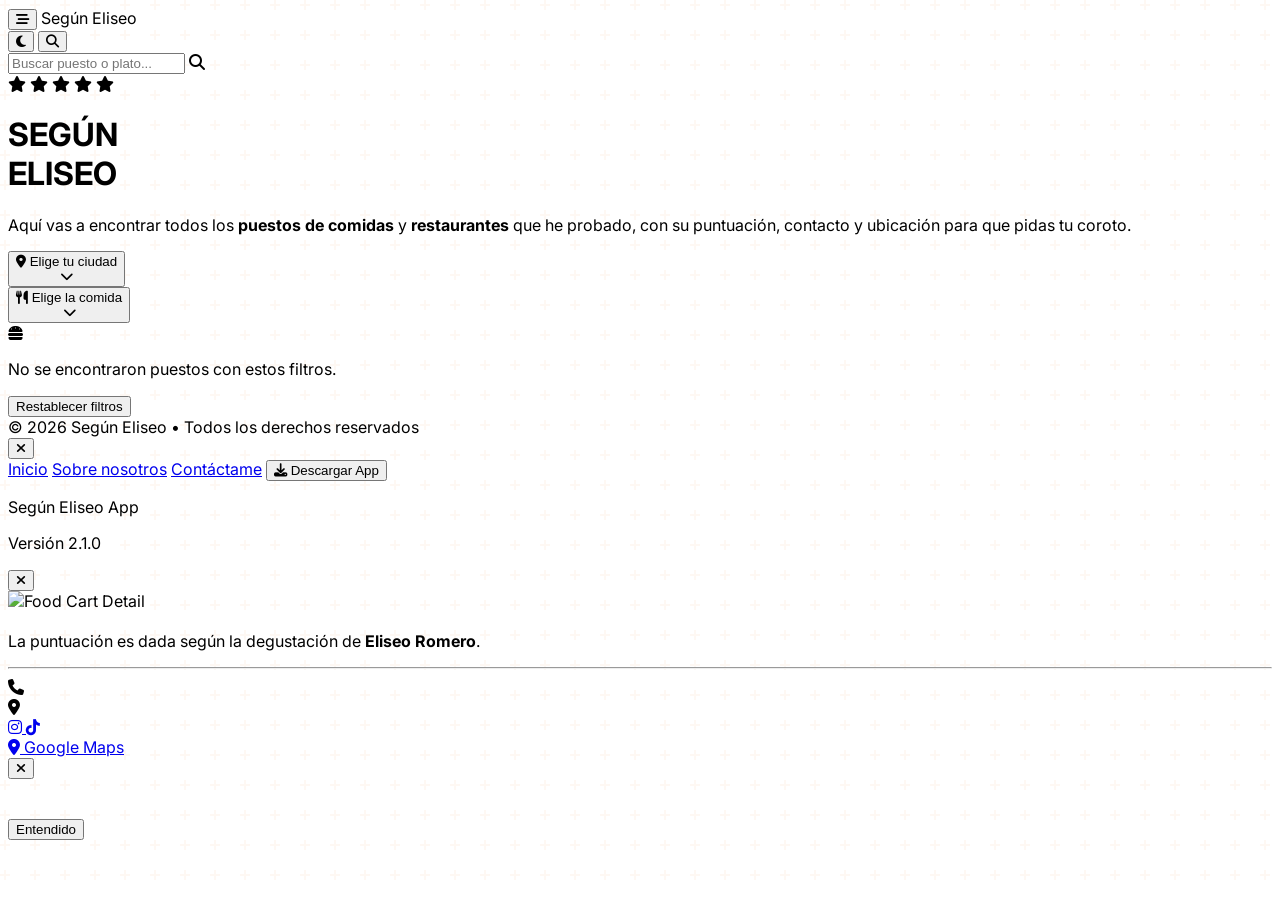
==== index.html @ 2c37212a "Add files via upload Actualización 1" ====
<!DOCTYPE html>
<html lang="es" class="dark">
<head>
    <script>
      if ('serviceWorker' in navigator) {
        window.addEventListener('load', () => {
          navigator.serviceWorker.register('sw.js')
            .then((reg) => console.log('Service Worker registrado con éxito', reg))
            .catch((err) => console.log('Error al registrar Service Worker', err));
        });
      }
    </script>
    
    <link id="dynamicFavicon" rel="icon" type="image/png" href="img/favicon.png">
    <meta charset="UTF-8">
    <meta name="viewport" content="width=device-width, initial-scale=1.0, maximum-scale=1.0, user-scalable=no">
    <title>SEGÚN ELISEO</title>
    
    <!-- Tailwind CSS CDN -->
    <script src="https://cdn.tailwindcss.com"></script>
    <script>
        tailwind.config = {
            darkMode: 'class',
            theme: {
                extend: {
                    fontFamily: {
                        sans: ['Inter', 'sans-serif'],
                        logo: ['Montserrat', 'sans-serif']
                    },
                    colors: {
                        brand: {
                            orange: '#f97316',
                            orangeHover: '#ea580c',
                            orangeLight: 'rgba(249, 115, 22, 0.1)',
                            gold: '#facc15',
                            darkBg: '#0f172a',
                            darkCard: '#1e293b',
                            darkBorder: '#334155',
                            green: '#22c55e',
                            greenHover: '#16a34a',
                            redTag: '#ef4444'
                        }
                    }
                }
            }
        }
    </script>
    
    <!-- Font Awesome Icons CDN & Google Fonts -->
    <link rel="stylesheet" href="https://cdnjs.cloudflare.com/ajax/libs/font-awesome/6.4.0/css/all.min.css">
    <link href="https://fonts.googleapis.com/css2?family=Montserrat:wght@400;600;700;800;900&family=Inter:wght@300;400;500;600&display=swap" rel="stylesheet">
    
    <!-- Archivo de Estilos Personalizados -->
    <link rel="stylesheet" href="styles.css">
</head>
<body class="bg-orange-50/40 dark:bg-slate-950 text-slate-800 dark:text-slate-100 flex justify-center items-center h-screen w-screen overflow-hidden sm:py-6 bg-food-pattern">

    <!-- Main Mobile Container (Pantalla Fija) -->
    <div class="w-full max-w-md h-full sm:h-[850px] sm:max-h-[92vh] bg-white/95 dark:bg-slate-900/95 backdrop-blur-md sm:rounded-3xl sm:shadow-2xl overflow-hidden relative flex flex-col border-gray-200 dark:border-slate-800 transition-colors duration-300">
        
        <!-- HEADER NAVIGATION (Fijo) -->
        <header class="flex items-center justify-between px-5 pt-5 pb-2 bg-white/80 dark:bg-slate-900/80 backdrop-blur-md z-20 border-b border-gray-100 dark:border-slate-800/60 flex-shrink-0">
            <button id="openMenuBtn" class="p-2 rounded-lg text-gray-700 dark:text-slate-200 hover:bg-orange-50 dark:hover:bg-slate-800 transition-colors" aria-label="Abrir Menú">
                <i class="fa-solid fa-bars-staggered text-2xl text-orange-500"></i>
            </button>
            
            <span class="text-xs font-medium text-gray-400 dark:text-slate-500 tracking-tight">Según Eliseo</span>
            
            <div class="flex items-center gap-2">
                <button id="themeToggleBtn" class="w-9 h-9 rounded-full border border-gray-200 dark:border-slate-700 flex items-center justify-center text-amber-500 dark:text-amber-400 hover:bg-orange-50 dark:hover:bg-slate-800 transition-colors" title="Cambiar Tema">
                    <i id="themeIcon" class="fa-solid fa-moon text-base"></i>
                </button>

                <button id="openSearchBtn" class="w-9 h-9 rounded-full border border-gray-200 dark:border-slate-700 flex items-center justify-center text-gray-600 dark:text-slate-300 hover:bg-orange-50 dark:hover:bg-slate-800 transition-colors" aria-label="Buscar">
                    <i class="fa-solid fa-magnifying-glass text-sm"></i>
                </button>
            </div>
        </header>

        <!-- Search Bar Drawer (Fijo) -->
        <div id="searchBarContainer" class="hidden px-5 py-2 bg-white dark:bg-slate-900 border-b border-gray-100 dark:border-slate-800 transition-all duration-300 flex-shrink-0">
            <div class="relative">
                <input type="text" id="searchInput" placeholder="Buscar puesto o plato..." class="w-full pl-10 pr-4 py-2 text-sm bg-gray-50 dark:bg-slate-800 text-gray-800 dark:text-slate-100 border border-gray-200 dark:border-slate-700 rounded-xl focus:outline-none focus:border-orange-500 dark:focus:border-orange-500">
                <i class="fa-solid fa-magnifying-glass absolute left-3 top-2.5 text-gray-400 dark:text-slate-500 text-sm"></i>
            </div>
        </div>

        <!-- MAIN CONTENT CONTAINER -->
        <main class="flex-1 px-5 pt-2 pb-2 flex flex-col min-h-0 overflow-hidden">
            
            <!-- Zona Estática Superior (Fija) -->
            <div class="flex-shrink-0">
                <div class="flex justify-center gap-1 text-amber-400 text-lg mb-1 pt-1">
                    <i class="fa-solid fa-star"></i>
                    <i class="fa-solid fa-star"></i>
                    <i class="fa-solid fa-star"></i>
                    <i class="fa-solid fa-star"></i>
                    <i class="fa-solid fa-star"></i>
                </div>

                <div class="text-center mb-3">
                    <h1 class="font-logo text-3xl sm:text-4xl font-black tracking-tight text-gray-900 dark:text-white leading-none uppercase">
                        SEGÚN<br>
                        <span class="text-4xl sm:text-5xl tracking-normal text-orange-500 dark:text-orange-400">ELISEO</span>
                    </h1>
                </div>

                <p class="text-center text-[11px] sm:text-xs text-gray-500 dark:text-slate-400 font-normal leading-relaxed mb-4 px-2">
                    Aquí vas a encontrar todos los <strong class="text-gray-700 dark:text-slate-200 font-semibold">puestos de comidas</strong> y <strong class="text-gray-700 dark:text-slate-200 font-semibold">restaurantes</strong> que he probado, con su puntuación, contacto y ubicación para que pidas tu coroto.
                </p>

                <!-- CUSTOM FILTERS SECTION -->
                <div class="grid grid-cols-2 gap-3 mb-3 relative z-30">
                    
                    <!-- CUSTOM CITY DROPDOWN -->
                    <div class="relative" id="cityDropdownContainer">
                        <button type="button" id="cityDropdownBtn" class="w-full flex items-center justify-between px-3 py-2 border border-gray-200 dark:border-slate-700 rounded-2xl bg-white dark:bg-slate-800/90 shadow-sm hover:border-orange-400 dark:hover:border-orange-500 transition-all text-xs text-gray-700 dark:text-slate-200 focus:outline-none">
                            <div class="flex items-center gap-2 truncate pr-1">
                                <i class="fa-solid fa-location-dot text-orange-500 text-sm"></i>
                                <span id="selectedCityText" class="font-medium truncate">Elige tu ciudad</span>
                            </div>
                            <i id="cityDropdownArrow" class="fa-solid fa-chevron-down text-[10px] text-gray-400 transition-transform duration-200"></i>
                        </button>

                        <div id="cityDropdownMenu" class="dropdown-menu hidden-dropdown absolute left-0 top-full mt-2 w-full bg-white dark:bg-slate-800 border border-gray-100 dark:border-slate-700/80 rounded-2xl shadow-xl py-1.5 z-40 max-h-48 overflow-y-auto">
                            <!-- Generado dinámicamente -->
                        </div>
                    </div>

                    <!-- CUSTOM CATEGORY DROPDOWN -->
                    <div class="relative" id="foodDropdownContainer">
                        <button type="button" id="foodDropdownBtn" class="w-full flex items-center justify-between px-3 py-2 border border-gray-200 dark:border-slate-700 rounded-2xl bg-white dark:bg-slate-800/90 shadow-sm hover:border-orange-400 dark:hover:border-orange-500 transition-all text-xs text-gray-700 dark:text-slate-200 focus:outline-none">
                            <div class="flex items-center gap-2 truncate pr-1">
                                <i class="fa-solid fa-utensils text-orange-500 text-sm"></i>
                                <span id="selectedFoodText" class="font-medium truncate">Elige la comida</span>
                            </div>
                            <i id="foodDropdownArrow" class="fa-solid fa-chevron-down text-[10px] text-gray-400 transition-transform duration-200"></i>
                        </button>

                        <div id="foodDropdownMenu" class="dropdown-menu hidden-dropdown absolute left-0 top-full mt-2 w-full bg-white dark:bg-slate-800 border border-gray-100 dark:border-slate-700/80 rounded-2xl shadow-xl py-1.5 z-40 max-h-48 overflow-y-auto">
                            <!-- Generado dinámicamente -->
                        </div>
                    </div>

                </div>
            </div>

            <!-- Food Stands Dynamic Container (ÚNICA ZONA CON SCROLL) -->
            <div id="cardsListContainer" class="flex-1 overflow-y-auto space-y-3 pr-1 pb-2 relative z-10"></div>

            <!-- Empty State -->
            <div id="emptyState" class="hidden text-center py-8">
                <i class="fa-solid fa-burger text-4xl text-gray-300 dark:text-slate-700 mb-2"></i>
                <p class="text-xs font-medium text-gray-500 dark:text-slate-400">No se encontraron puestos con estos filtros.</p>
                <button id="resetFiltersBtn" class="mt-2 text-xs text-orange-500 font-semibold underline hover:text-orange-600">Restablecer filtros</button>
            </div>

        </main>
        
        <!-- FOOTER (Fijo) -->
        <footer class="py-2.5 text-center border-t border-gray-100 dark:border-slate-800 bg-white/80 dark:bg-slate-900/80 backdrop-blur-md text-[11px] text-gray-400 dark:text-slate-600 flex-shrink-0">
            © 2026 Según Eliseo • Todos los derechos reservados
        </footer>

        <!-- SIDEBAR MENU DRAWER -->
        <div id="sidebarBackdrop" class="fixed inset-0 bg-black/60 backdrop-blur-xs z-40 hidden transition-opacity duration-300"></div>
        <aside id="sidebarDrawer" class="fixed top-0 left-0 h-full w-64 bg-white dark:bg-slate-900 z-50 transform -translate-x-full transition-transform duration-300 ease-in-out p-6 shadow-2xl flex flex-col justify-between border-r border-gray-100 dark:border-slate-800">
            <div>
                <div class="flex justify-end mb-6">
                    <button id="closeMenuBtn" class="text-gray-400 hover:text-gray-700 dark:text-slate-400 dark:hover:text-white text-xl p-1">
                        <i class="fa-solid fa-xmark"></i>
                    </button>
                </div>

                <nav class="space-y-4">
                    <a href="index.html" class="block font-bold text-orange-500 dark:text-orange-400 text-lg border-b-2 border-orange-500 dark:border-orange-400 pb-1 w-fit">Inicio</a>
                    <a href="sobre-nosotros.html" class="block font-normal text-gray-600 dark:text-slate-300 hover:text-orange-500 dark:hover:text-orange-400 text-base transition-colors">Sobre nosotros</a>
                    <a href="contacto.html" class="block font-normal text-gray-600 dark:text-slate-300 hover:text-orange-500 dark:hover:text-orange-400 text-base transition-colors">Contáctame</a>
                    
                    <!-- Botón de Descarga App integrado en el menú -->
                    <button id="installAppBtn" class="hidden w-full flex items-center gap-3 px-3 py-2.5 rounded-xl text-xs font-semibold text-gray-700 dark:text-slate-200 hover:bg-orange-50 dark:hover:bg-slate-800 transition-colors text-left mt-2">
                        <i class="fa-solid fa-download text-orange-500 text-sm"></i> Descargar App
                    </button>
                </nav>
            </div>

            <div class="text-xs text-gray-400 dark:text-slate-500">
                <p class="font-medium text-gray-600 dark:text-slate-400 mb-1">Según Eliseo App</p>
                <p>Versión 2.1.0</p>
            </div>
        </aside>

        <!-- DETAIL POPUP MODAL -->
        <div id="modalBackdrop" class="fixed inset-0 bg-black/75 backdrop-blur-xs z-50 hidden flex items-center justify-center p-4 transition-opacity duration-200">
            <div id="modalCard" class="bg-white dark:bg-slate-900 rounded-3xl w-full max-w-sm overflow-hidden shadow-2xl relative transform scale-95 opacity-0 transition-all duration-300 p-5 border border-gray-100 dark:border-slate-800 max-h-[90vh] overflow-y-auto">
                <button id="closeModalBtn" class="absolute top-4 right-4 z-20 w-8 h-8 rounded-full bg-black/40 backdrop-blur-md text-white flex items-center justify-center hover:bg-black/70 transition-colors">
                    <i class="fa-solid fa-xmark text-lg"></i>
                </button>

                <div class="relative w-full h-52 rounded-2xl overflow-hidden mb-4 bg-slate-800">
                    <img id="modalImg" src="" alt="Food Cart Detail" class="w-full h-full object-cover">
                </div>

                <div>
                    <div class="flex items-start justify-between mb-0.5">
                        <h2 id="modalTitle" class="text-xl font-bold text-gray-900 dark:text-white leading-snug"></h2>
                        <div id="modalStars" class="flex text-amber-400 text-xs gap-0.5 pt-1"></div>
                    </div>

                    <p id="modalCategory" class="text-xs text-gray-400 dark:text-slate-500 mb-3"></p>
                    <p id="modalDescription" class="text-xs text-gray-600 dark:text-slate-300 leading-relaxed mb-4"></p>

                    <p class="text-[11px] text-gray-400 dark:text-slate-500 italic mb-4">
                        La puntuación es dada según la degustación de <strong class="text-gray-700 dark:text-slate-300 font-semibold not-italic">Eliseo Romero</strong>.
                    </p>

                    <hr class="border-gray-100 dark:border-slate-800 mb-4">

                    <div class="space-y-2 mb-5 text-xs text-gray-600 dark:text-slate-300">
                        <div class="flex items-center gap-2.5">
                            <i class="fa-solid fa-phone text-emerald-500 dark:text-emerald-400 text-sm w-4"></i>
                            <span id="modalPhone" class="font-medium"></span>
                        </div>
                        <div class="flex items-start gap-2.5">
                            <i class="fa-solid fa-location-dot text-emerald-500 dark:text-emerald-400 text-sm w-4 mt-0.5"></i>
                            <span id="modalAddress" class="text-gray-500 dark:text-slate-400"></span>
                        </div>
                    </div>

                    <div class="flex items-center gap-2 mb-5">
                        <a id="modalInstagram" href="#" target="_blank" class="w-8 h-8 rounded-lg bg-gray-100 dark:bg-slate-800 text-gray-700 dark:text-slate-200 flex items-center justify-center text-xs hover:bg-orange-100 dark:hover:bg-slate-700 transition-colors">
                            <i class="fa-brands fa-instagram"></i>
                        </a>
                        <a id="modalTiktok" href="#" target="_blank" class="w-8 h-8 rounded-lg bg-gray-100 dark:bg-slate-800 text-gray-700 dark:text-slate-200 flex items-center justify-center text-xs hover:bg-orange-100 dark:hover:bg-slate-700 transition-colors">
                             <i class="fa-brands fa-tiktok"></i>
                        </a>
                    </div>

                    <a id="modalMapsBtn" href="#" target="_blank" class="w-full bg-emerald-400 hover:bg-emerald-500 dark:bg-emerald-500 dark:hover:bg-emerald-600 text-gray-950 font-bold py-3 px-4 rounded-xl flex items-center justify-center gap-2 text-sm shadow-md shadow-emerald-500/20 transition-all">
                        <i class="fa-solid fa-location-dot text-emerald-950"></i>
                        <span>Google Maps</span>
                    </a>
                </div>
            </div>
        </div>

        <!-- ALERTA PROMOCIONAL / FESTIVA INICIAL -->
        <div id="promoAlertBackdrop" class="fixed inset-0 bg-black/80 backdrop-blur-xs z-50 hidden flex items-center justify-center p-4">
            <div class="bg-white dark:bg-slate-900 rounded-3xl w-full max-w-sm overflow-hidden shadow-2xl relative p-5 border border-orange-500/30 text-center space-y-3 max-h-[90vh] overflow-y-auto">
                <button id="closePromoAlertBtn" class="absolute top-3 right-3 z-10 w-8 h-8 rounded-full bg-black/50 backdrop-blur-md text-white flex items-center justify-center hover:bg-black/80 transition-colors">
                    <i class="fa-solid fa-xmark"></i>
                </button>
                <div id="promoImageContainer" class="hidden w-full aspect-[4/5] rounded-2xl overflow-hidden bg-slate-800 mb-2 relative">
                    <img id="promoImage" src="" class="w-full h-full object-cover">
                </div>
                <h3 id="promoTitle" class="font-bold text-lg text-gray-900 dark:text-white pt-1"></h3>
                <p id="promoMessage" class="text-xs text-gray-600 dark:text-slate-300 leading-relaxed"></p>
                <button id="acceptPromoBtn" class="w-full py-3 bg-orange-500 hover:bg-orange-600 text-white font-bold rounded-xl text-xs shadow-md shadow-orange-500/20 transition-all">
                    Entendido
                </button>
            </div>
        </div>

    </div>

    <!-- Carga de scripts -->
    <script src="https://cdn.jsdelivr.net/npm/@supabase/supabase-js@2"></script>
    <script src="data.js"></script>
    <script src="app.js"></script>
</body>
</html>
---- styles.css ----
body {
    font-family: 'Inter', sans-serif;
    -webkit-tap-highlight-color: transparent;
    transition: background-color 0.3s ease, color 0.3s ease;
}

/* Food SVG Pattern Background */
.bg-food-pattern {
    background-image: url("data:image/svg+xml,%3Csvg width='60' height='60' viewBox='0 0 60 60' xmlns='http://www.w3.org/2000/svg'%3E%3Cg fill='%23f97316' fill-opacity='0.05' fill-rule='evenodd'%3E%3Cpath d='M36 34v-4h-2v4h-4v2h4v4h2v-4h4v-2h-4zm0-30V0h-2v4h-4v2h4v4h2V6h4V4h-4zM6 34v-4H4v4H0v2h4v4h2v-4h4v-2H6zM6 4V0H4v4H0v2h4v4h2V6h4V4H6z'/%3E%3C/g%3E%3C/svg%3E");
}

/* Red Ribbon Tag on Card Image */
.ribbon-tag {
    position: absolute;
    top: 0;
    left: 12px;
    width: 18px;
    height: 32px;
    background-color: #ef4444;
    clip-path: polygon(0 0, 100% 0, 100% 100%, 50% 80%, 0 100%);
    z-index: 10;
}

/* Custom Scrollbar */
::-webkit-scrollbar {
    width: 6px;
}
::-webkit-scrollbar-track {
    background: transparent;
}
::-webkit-scrollbar-thumb {
    background: #cbd5e1;
    border-radius: 9999px;
}
.dark ::-webkit-scrollbar-thumb {
    background: #334155;
}

/* Custom Dropdown Animations */
.dropdown-menu {
    transform-origin: top;
    transition: all 0.2s cubic-bezier(0.16, 1, 0.3, 1);
}
.dropdown-menu.hidden-dropdown {
    opacity: 0;
    transform: scale(0.95) translateY(-8px);
    pointer-events: none;
}
.dropdown-menu.visible-dropdown {
    opacity: 1;
    transform: scale(1) translateY(0);
    pointer-events: auto;
}
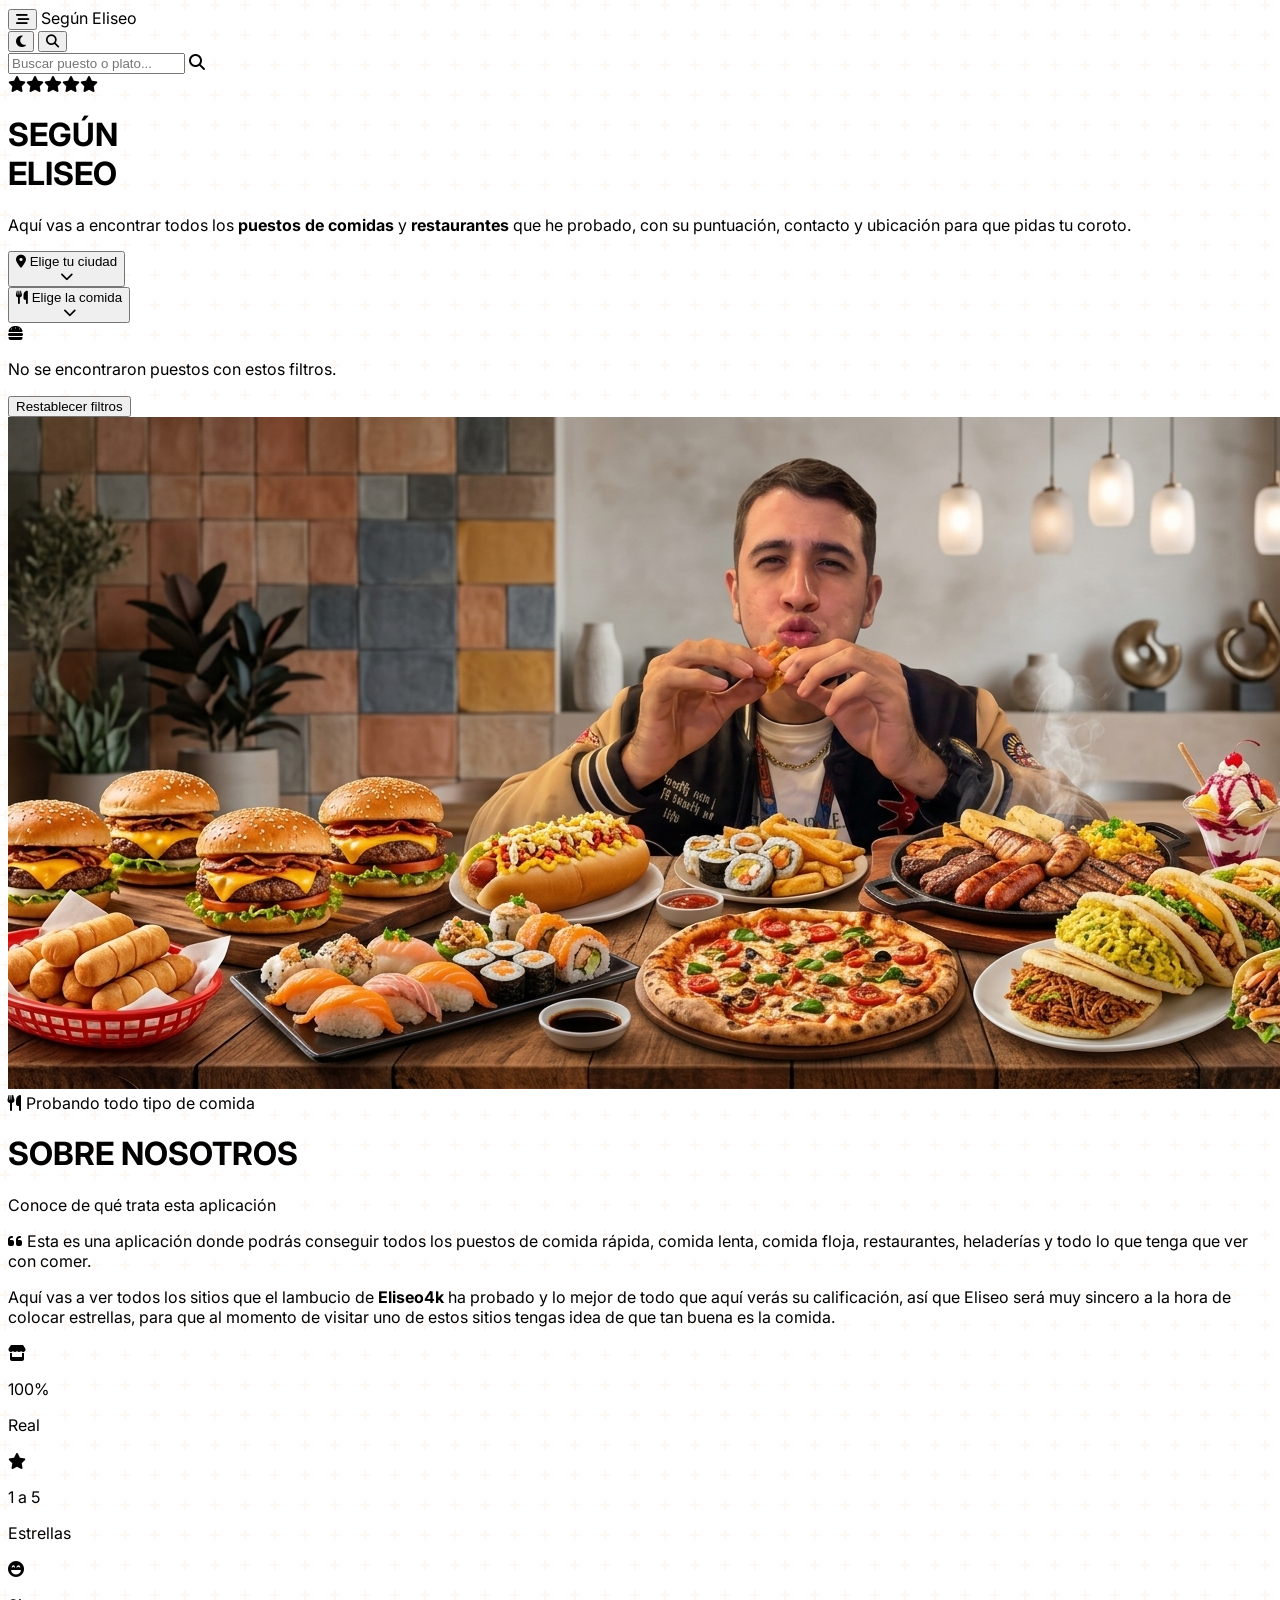
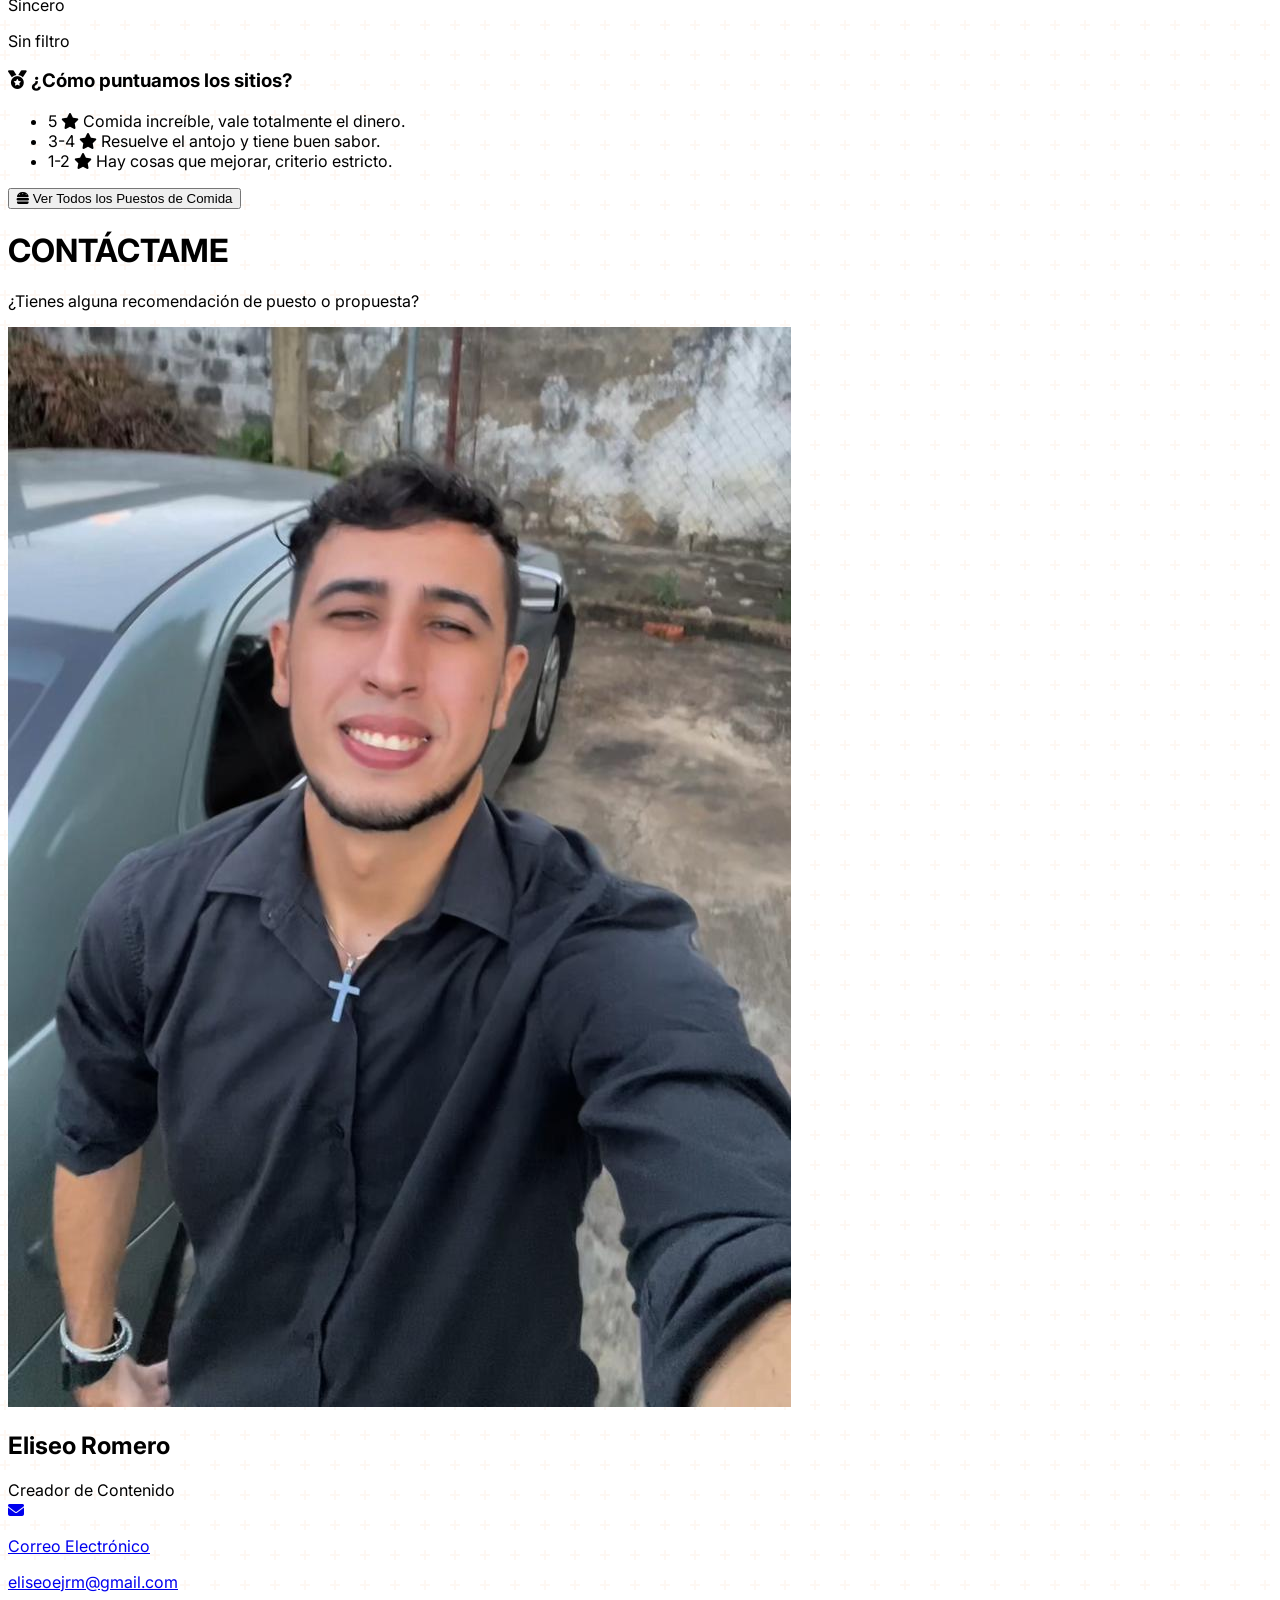
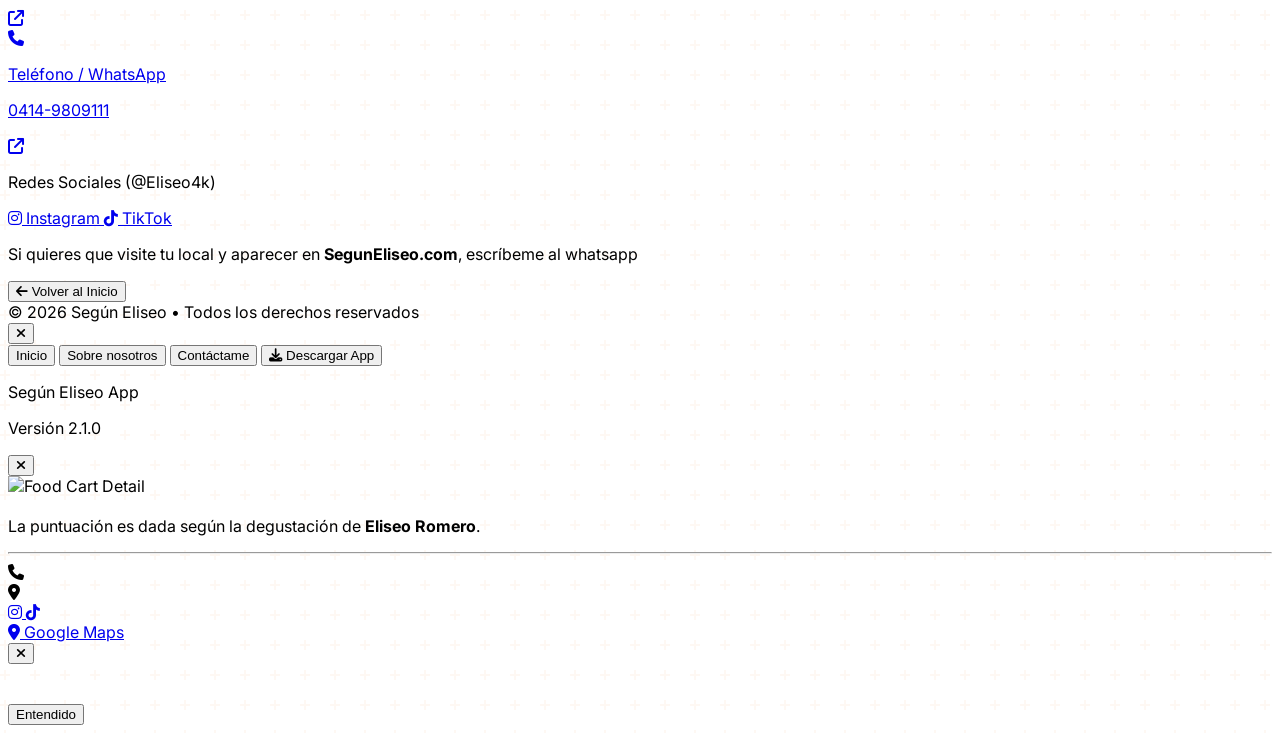
==== commit acc0ba2d: "Add files via upload" ====
--- a/index.html
+++ b/index.html
@@ -1,16 +1,20 @@
 <!DOCTYPE html>
 <html lang="es" class="dark">
 <head>
-    <script>
-      if ('serviceWorker' in navigator) {
-        window.addEventListener('load', () => {
-          navigator.serviceWorker.register('sw.js')
-            .then((reg) => console.log('Service Worker registrado con éxito', reg))
-            .catch((err) => console.log('Error al registrar Service Worker', err));
-        });
-      }
-    </script>
-    
+<meta name="apple-mobile-web-app-capable" content="yes">
+<meta name="apple-mobile-web-app-status-bar-style" content="black-translucent">
+<link rel="apple-touch-icon" href="img/favicon.png">
+
+<script>
+  if ('serviceWorker' in navigator) {
+    window.addEventListener('load', () => {
+      navigator.serviceWorker.register('sw.js')
+        .then((reg) => console.log('Service Worker registrado con éxito', reg))
+        .catch((err) => console.log('Error al registrar Service Worker', err));
+    });
+  }
+</script>
+
     <link id="dynamicFavicon" rel="icon" type="image/png" href="img/favicon.png">
     <meta charset="UTF-8">
     <meta name="viewport" content="width=device-width, initial-scale=1.0, maximum-scale=1.0, user-scalable=no">
@@ -64,7 +68,7 @@
                 <i class="fa-solid fa-bars-staggered text-2xl text-orange-500"></i>
             </button>
             
-            <span class="text-xs font-medium text-gray-400 dark:text-slate-500 tracking-tight">Según Eliseo</span>
+            <span id="headerTitle" class="text-xs font-medium text-gray-400 dark:text-slate-500 tracking-tight">Según Eliseo</span>
             
             <div class="flex items-center gap-2">
                 <button id="themeToggleBtn" class="w-9 h-9 rounded-full border border-gray-200 dark:border-slate-700 flex items-center justify-center text-amber-500 dark:text-amber-400 hover:bg-orange-50 dark:hover:bg-slate-800 transition-colors" title="Cambiar Tema">
@@ -77,7 +81,7 @@
             </div>
         </header>
 
-        <!-- Search Bar Drawer (Fijo) -->
+        <!-- Search Bar Drawer (Fijo para la vista de Inicio) -->
         <div id="searchBarContainer" class="hidden px-5 py-2 bg-white dark:bg-slate-900 border-b border-gray-100 dark:border-slate-800 transition-all duration-300 flex-shrink-0">
             <div class="relative">
                 <input type="text" id="searchInput" placeholder="Buscar puesto o plato..." class="w-full pl-10 pr-4 py-2 text-sm bg-gray-50 dark:bg-slate-800 text-gray-800 dark:text-slate-100 border border-gray-200 dark:border-slate-700 rounded-xl focus:outline-none focus:border-orange-500 dark:focus:border-orange-500">
@@ -85,74 +89,203 @@
             </div>
         </div>
 
-        <!-- MAIN CONTENT CONTAINER -->
-        <main class="flex-1 px-5 pt-2 pb-2 flex flex-col min-h-0 overflow-hidden">
+        <!-- MAIN CONTENT CONTAINER (Vistas Unificadas) -->
+        <main class="flex-1 overflow-hidden flex flex-col min-h-0 relative">
             
-            <!-- Zona Estática Superior (Fija) -->
-            <div class="flex-shrink-0">
-                <div class="flex justify-center gap-1 text-amber-400 text-lg mb-1 pt-1">
-                    <i class="fa-solid fa-star"></i>
-                    <i class="fa-solid fa-star"></i>
-                    <i class="fa-solid fa-star"></i>
-                    <i class="fa-solid fa-star"></i>
-                    <i class="fa-solid fa-star"></i>
-                </div>
-
-                <div class="text-center mb-3">
-                    <h1 class="font-logo text-3xl sm:text-4xl font-black tracking-tight text-gray-900 dark:text-white leading-none uppercase">
-                        SEGÚN<br>
-                        <span class="text-4xl sm:text-5xl tracking-normal text-orange-500 dark:text-orange-400">ELISEO</span>
+            <!-- ================= VISTA 1: INICIO ================= -->
+            <div id="view-index" class="app-view flex-1 px-5 pt-2 pb-2 flex flex-col min-h-0 overflow-hidden">
+                <div class="flex-shrink-0">
+                    <div class="flex justify-center gap-1 text-amber-400 text-lg mb-1 pt-1">
+                        <i class="fa-solid fa-star"></i><i class="fa-solid fa-star"></i><i class="fa-solid fa-star"></i><i class="fa-solid fa-star"></i><i class="fa-solid fa-star"></i>
+                    </div>
+                    <div class="text-center mb-3">
+                        <h1 class="font-logo text-3xl sm:text-4xl font-black tracking-tight text-gray-900 dark:text-white leading-none uppercase">
+                            SEGÚN<br>
+                            <span class="text-4xl sm:text-5xl tracking-normal text-orange-500 dark:text-orange-400">ELISEO</span>
+                        </h1>
+                    </div>
+                    <p class="text-center text-[11px] sm:text-xs text-gray-500 dark:text-slate-400 font-normal leading-relaxed mb-4 px-2">
+                        Aquí vas a encontrar todos los <strong class="text-gray-700 dark:text-slate-200 font-semibold">puestos de comidas</strong> y <strong class="text-gray-700 dark:text-slate-200 font-semibold">restaurantes</strong> que he probado, con su puntuación, contacto y ubicación para que pidas tu coroto.
+                    </p>
+
+                    <!-- CUSTOM FILTERS SECTION -->
+                    <div class="grid grid-cols-2 gap-3 mb-3 relative z-30">
+                        <div class="relative" id="cityDropdownContainer">
+                            <button type="button" id="cityDropdownBtn" class="w-full flex items-center justify-between px-3 py-2 border border-gray-200 dark:border-slate-700 rounded-2xl bg-white dark:bg-slate-800/90 shadow-sm hover:border-orange-400 dark:hover:border-orange-500 transition-all text-xs text-gray-700 dark:text-slate-200 focus:outline-none">
+                                <div class="flex items-center gap-2 truncate pr-1">
+                                    <i class="fa-solid fa-location-dot text-orange-500 text-sm"></i>
+                                    <span id="selectedCityText" class="font-medium truncate">Elige tu ciudad</span>
+                                </div>
+                                <i id="cityDropdownArrow" class="fa-solid fa-chevron-down text-[10px] text-gray-400 transition-transform duration-200"></i>
+                            </button>
+                            <div id="cityDropdownMenu" class="dropdown-menu hidden-dropdown absolute left-0 top-full mt-2 w-full bg-white dark:bg-slate-800 border border-gray-100 dark:border-slate-700/80 rounded-2xl shadow-xl py-1.5 z-40 max-h-48 overflow-y-auto"></div>
+                        </div>
+
+                        <div class="relative" id="foodDropdownContainer">
+                            <button type="button" id="foodDropdownBtn" class="w-full flex items-center justify-between px-3 py-2 border border-gray-200 dark:border-slate-700 rounded-2xl bg-white dark:bg-slate-800/90 shadow-sm hover:border-orange-400 dark:hover:border-orange-500 transition-all text-xs text-gray-700 dark:text-slate-200 focus:outline-none">
+                                <div class="flex items-center gap-2 truncate pr-1">
+                                    <i class="fa-solid fa-utensils text-orange-500 text-sm"></i>
+                                    <span id="selectedFoodText" class="font-medium truncate">Elige la comida</span>
+                                </div>
+                                <i id="foodDropdownArrow" class="fa-solid fa-chevron-down text-[10px] text-gray-400 transition-transform duration-200"></i>
+                            </button>
+                            <div id="foodDropdownMenu" class="dropdown-menu hidden-dropdown absolute left-0 top-full mt-2 w-full bg-white dark:bg-slate-800 border border-gray-100 dark:border-slate-700/80 rounded-2xl shadow-xl py-1.5 z-40 max-h-48 overflow-y-auto"></div>
+                        </div>
+                    </div>
+                </div>
+
+                <div id="cardsListContainer" class="flex-1 overflow-y-auto space-y-3 pr-1 pb-2 relative z-10"></div>
+
+                <div id="emptyState" class="hidden text-center py-8">
+                    <i class="fa-solid fa-burger text-4xl text-gray-300 dark:text-slate-700 mb-2"></i>
+                    <p class="text-xs font-medium text-gray-500 dark:text-slate-400">No se encontraron puestos con estos filtros.</p>
+                    <button id="resetFiltersBtn" class="mt-2 text-xs text-orange-500 font-semibold underline hover:text-orange-600">Restablecer filtros</button>
+                </div>
+            </div>
+
+            <!-- ================= VISTA 2: SOBRE NOSOTROS ================= -->
+            <div id="view-sobre-nosotros" class="app-view hidden flex-1 overflow-y-auto min-h-0 px-5 pt-4 pb-6 space-y-5 pr-2">
+                <div class="relative w-full h-40 rounded-2xl overflow-hidden bg-slate-800 border border-gray-100 dark:border-slate-700/80 shadow-md flex-shrink-0">
+                    <img src="img/banner1.jpg" alt="Banner Sobre Nosotros" class="w-full h-full object-cover">
+                    <div class="absolute inset-0 bg-gradient-to-t from-black/80 via-black/30 to-transparent flex items-end p-4">
+                        <span class="text-white text-xs font-semibold bg-orange-500/90 backdrop-blur-md px-3 py-1 rounded-full">
+                            <i class="fa-solid fa-utensils mr-1"></i> Probando todo tipo de comida
+                        </span>
+                    </div>
+                </div>
+
+                <div class="text-center">
+                    <h1 class="font-logo text-3xl font-black tracking-tight text-gray-900 dark:text-white uppercase leading-tight">
+                        SOBRE <span class="text-orange-500 dark:text-orange-400">NOSOTROS</span>
                     </h1>
-                </div>
-
-                <p class="text-center text-[11px] sm:text-xs text-gray-500 dark:text-slate-400 font-normal leading-relaxed mb-4 px-2">
-                    Aquí vas a encontrar todos los <strong class="text-gray-700 dark:text-slate-200 font-semibold">puestos de comidas</strong> y <strong class="text-gray-700 dark:text-slate-200 font-semibold">restaurantes</strong> que he probado, con su puntuación, contacto y ubicación para que pidas tu coroto.
-                </p>
-
-                <!-- CUSTOM FILTERS SECTION -->
-                <div class="grid grid-cols-2 gap-3 mb-3 relative z-30">
-                    
-                    <!-- CUSTOM CITY DROPDOWN -->
-                    <div class="relative" id="cityDropdownContainer">
-                        <button type="button" id="cityDropdownBtn" class="w-full flex items-center justify-between px-3 py-2 border border-gray-200 dark:border-slate-700 rounded-2xl bg-white dark:bg-slate-800/90 shadow-sm hover:border-orange-400 dark:hover:border-orange-500 transition-all text-xs text-gray-700 dark:text-slate-200 focus:outline-none">
-                            <div class="flex items-center gap-2 truncate pr-1">
-                                <i class="fa-solid fa-location-dot text-orange-500 text-sm"></i>
-                                <span id="selectedCityText" class="font-medium truncate">Elige tu ciudad</span>
+                    <p class="text-xs text-gray-400 dark:text-slate-500 mt-0.5">Conoce de qué trata esta aplicación</p>
+                </div>
+
+                <div class="bg-white dark:bg-slate-800/90 border border-gray-100 dark:border-slate-700/80 rounded-2xl p-4 shadow-sm space-y-3 text-xs leading-relaxed text-gray-600 dark:text-slate-300">
+                    <p class="flex items-start gap-2">
+                        <i class="fa-solid fa-quote-left text-orange-500 text-sm flex-shrink-0 mt-0.5"></i>
+                        <span>Esta es una aplicación donde podrás conseguir todos los puestos de comida rápida, comida lenta, comida floja, restaurantes, heladerías y todo lo que tenga que ver con comer.</span>
+                    </p>
+                    <p>
+                        Aquí vas a ver todos los sitios que el lambucio de <strong class="text-gray-900 dark:text-white font-bold">Eliseo4k</strong> ha probado y lo mejor de todo que aquí verás su calificación, así que Eliseo será muy sincero a la hora de colocar estrellas, para que al momento de visitar uno de estos sitios tengas idea de que tan buena es la comida.
+                    </p>
+                </div>
+
+                <div class="grid grid-cols-3 gap-2 py-1">
+                    <div class="bg-orange-50 dark:bg-orange-500/10 border border-orange-200 dark:border-orange-500/20 rounded-2xl p-3 text-center">
+                        <i class="fa-solid fa-store text-orange-500 text-lg mb-1"></i>
+                        <p class="font-bold text-gray-900 dark:text-white text-sm">100%</p>
+                        <p class="text-[10px] text-gray-500 dark:text-slate-400">Real</p>
+                    </div>
+                    <div class="bg-amber-50 dark:bg-amber-500/10 border border-amber-200 dark:border-amber-500/20 rounded-2xl p-3 text-center">
+                        <i class="fa-solid fa-star text-amber-500 text-lg mb-1"></i>
+                        <p class="font-bold text-gray-900 dark:text-white text-sm">1 a 5</p>
+                        <p class="text-[10px] text-gray-500 dark:text-slate-400">Estrellas</p>
+                    </div>
+                    <div class="bg-emerald-50 dark:bg-emerald-500/10 border border-emerald-200 dark:border-emerald-500/20 rounded-2xl p-3 text-center">
+                        <i class="fa-solid fa-face-laugh-beam text-emerald-500 text-lg mb-1"></i>
+                        <p class="font-bold text-gray-900 dark:text-white text-sm">Sincero</p>
+                        <p class="text-[10px] text-gray-500 dark:text-slate-400">Sin filtro</p>
+                    </div>
+                </div>
+
+                <div class="bg-white dark:bg-slate-800/90 border border-gray-100 dark:border-slate-700/80 rounded-2xl p-4 shadow-sm">
+                    <h3 class="font-bold text-xs text-gray-900 dark:text-white mb-3 uppercase tracking-wider flex items-center gap-2">
+                        <i class="fa-solid fa-medal text-orange-500"></i> ¿Cómo puntuamos los sitios?
+                    </h3>
+                    <ul class="space-y-2 text-[11px] text-gray-600 dark:text-slate-300">
+                        <li class="flex items-center gap-2">
+                            <span class="text-amber-400 font-bold w-12 flex-shrink-0">5 <i class="fa-solid fa-star text-[10px]"></i></span>
+                            <span>Comida increíble, vale totalmente el dinero.</span>
+                        </li>
+                        <li class="flex items-center gap-2">
+                            <span class="text-amber-400 font-bold w-12 flex-shrink-0">3-4 <i class="fa-solid fa-star text-[10px]"></i></span>
+                            <span>Resuelve el antojo y tiene buen sabor.</span>
+                        </li>
+                        <li class="flex items-center gap-2">
+                            <span class="text-amber-400 font-bold w-12 flex-shrink-0">1-2 <i class="fa-solid fa-star text-[10px]"></i></span>
+                            <span>Hay cosas que mejorar, criterio estricto.</span>
+                        </li>
+                    </ul>
+                </div>
+
+                <button onclick="switchView('index')" class="w-full py-3.5 bg-gradient-to-r from-orange-500 to-amber-500 hover:from-orange-600 hover:to-amber-600 text-white font-bold rounded-2xl text-xs text-center shadow-lg shadow-orange-500/20 transition-all flex items-center justify-center gap-2">
+                    <i class="fa-solid fa-burger"></i>
+                    <span>Ver Todos los Puestos de Comida</span>
+                </button>
+            </div>
+
+            <!-- ================= VISTA 3: CONTÁCTAME ================= -->
+            <div id="view-contacto" class="app-view hidden flex-1 overflow-y-auto min-h-0 px-5 pt-5 pb-6 flex flex-col justify-between pr-2">
+                <div>
+                    <div class="text-center mb-5">
+                        <h1 class="font-logo text-3xl font-black tracking-tight text-gray-900 dark:text-white uppercase">
+                            CONTÁC<span class="text-orange-500 dark:text-orange-400">TAME</span>
+                        </h1>
+                        <p class="text-xs text-gray-500 dark:text-slate-400 mt-1">¿Tienes alguna recomendación de puesto o propuesta?</p>
+                    </div>
+
+                    <div class="flex flex-col items-center mb-5">
+                        <div class="relative w-28 h-28 rounded-full p-1 bg-gradient-to-tr from-orange-500 to-amber-400 shadow-lg shadow-orange-500/20 mb-3">
+                            <img src="img/perfil1.jpeg" alt="Foto de Perfil" id="displayProfileImg" class="w-full h-full object-cover rounded-full border-2 border-white dark:border-slate-900 bg-slate-800">
+                        </div>
+                        <h2 id="displayProfileName" class="font-bold text-lg text-gray-900 dark:text-white">Eliseo Romero</h2>
+                        <span id="displayProfileRole" class="text-xs font-medium text-orange-500 dark:text-orange-400 bg-orange-50 dark:bg-orange-500/10 px-3 py-1 rounded-full border border-orange-200 dark:border-orange-500/20 mt-1">Creador de Contenido</span>
+                    </div>
+
+                    <div class="space-y-3">
+                        <a id="displayEmailLink" href="mailto:eliseoejrm@gmail.com" class="flex items-center justify-between p-3.5 bg-white dark:bg-slate-800/90 border border-gray-100 dark:border-slate-700/80 rounded-2xl shadow-sm hover:border-orange-400 dark:hover:border-orange-500 transition-all group">
+                            <div class="flex items-center gap-3">
+                                <div class="w-10 h-10 rounded-xl bg-orange-50 dark:bg-orange-500/10 text-orange-500 flex items-center justify-center text-lg flex-shrink-0">
+                                    <i class="fa-solid fa-envelope"></i>
+                                </div>
+                                <div>
+                                    <p class="text-[10px] text-gray-400 dark:text-slate-400 font-medium uppercase tracking-wider">Correo Electrónico</p>
+                                    <p id="displayEmailText" class="text-xs font-semibold text-gray-800 dark:text-slate-100 group-hover:text-orange-500 dark:group-hover:text-orange-400 transition-colors">eliseoejrm@gmail.com</p>
+                                </div>
                             </div>
-                            <i id="cityDropdownArrow" class="fa-solid fa-chevron-down text-[10px] text-gray-400 transition-transform duration-200"></i>
-                        </button>
-
-                        <div id="cityDropdownMenu" class="dropdown-menu hidden-dropdown absolute left-0 top-full mt-2 w-full bg-white dark:bg-slate-800 border border-gray-100 dark:border-slate-700/80 rounded-2xl shadow-xl py-1.5 z-40 max-h-48 overflow-y-auto">
-                            <!-- Generado dinámicamente -->
-                        </div>
-                    </div>
-
-                    <!-- CUSTOM CATEGORY DROPDOWN -->
-                    <div class="relative" id="foodDropdownContainer">
-                        <button type="button" id="foodDropdownBtn" class="w-full flex items-center justify-between px-3 py-2 border border-gray-200 dark:border-slate-700 rounded-2xl bg-white dark:bg-slate-800/90 shadow-sm hover:border-orange-400 dark:hover:border-orange-500 transition-all text-xs text-gray-700 dark:text-slate-200 focus:outline-none">
-                            <div class="flex items-center gap-2 truncate pr-1">
-                                <i class="fa-solid fa-utensils text-orange-500 text-sm"></i>
-                                <span id="selectedFoodText" class="font-medium truncate">Elige la comida</span>
+                            <i class="fa-solid fa-arrow-up-right-from-square text-xs text-gray-400 group-hover:text-orange-500 transition-colors"></i>
+                        </a>
+
+                        <a id="displayPhoneLink" href="https://wa.me/584149809111?s=p" target="_blank" rel="noopener noreferrer" class="flex items-center justify-between p-3.5 bg-white dark:bg-slate-800/90 border border-gray-100 dark:border-slate-700/80 rounded-2xl shadow-sm hover:border-emerald-400 dark:hover:border-emerald-500 transition-all group">
+                            <div class="flex items-center gap-3">
+                                <div class="w-10 h-10 rounded-xl bg-emerald-50 dark:bg-emerald-500/10 text-emerald-500 flex items-center justify-center text-lg flex-shrink-0">
+                                    <i class="fa-solid fa-phone"></i>
+                                </div>
+                                <div>
+                                    <p class="text-[10px] text-gray-400 dark:text-slate-400 font-medium uppercase tracking-wider">Teléfono / WhatsApp</p>
+                                    <p id="displayPhoneText" class="text-xs font-semibold text-gray-800 dark:text-slate-100 group-hover:text-emerald-500 dark:group-hover:text-emerald-400 transition-colors">0414-9809111</p>
+                                </div>
                             </div>
-                            <i id="foodDropdownArrow" class="fa-solid fa-chevron-down text-[10px] text-gray-400 transition-transform duration-200"></i>
-                        </button>
-
-                        <div id="foodDropdownMenu" class="dropdown-menu hidden-dropdown absolute left-0 top-full mt-2 w-full bg-white dark:bg-slate-800 border border-gray-100 dark:border-slate-700/80 rounded-2xl shadow-xl py-1.5 z-40 max-h-48 overflow-y-auto">
-                            <!-- Generado dinámicamente -->
-                        </div>
-                    </div>
-
-                </div>
-            </div>
-
-            <!-- Food Stands Dynamic Container (ÚNICA ZONA CON SCROLL) -->
-            <div id="cardsListContainer" class="flex-1 overflow-y-auto space-y-3 pr-1 pb-2 relative z-10"></div>
-
-            <!-- Empty State -->
-            <div id="emptyState" class="hidden text-center py-8">
-                <i class="fa-solid fa-burger text-4xl text-gray-300 dark:text-slate-700 mb-2"></i>
-                <p class="text-xs font-medium text-gray-500 dark:text-slate-400">No se encontraron puestos con estos filtros.</p>
-                <button id="resetFiltersBtn" class="mt-2 text-xs text-orange-500 font-semibold underline hover:text-orange-600">Restablecer filtros</button>
+                            <i class="fa-solid fa-arrow-up-right-from-square text-xs text-gray-400 group-hover:text-emerald-500 transition-colors"></i>
+                        </a>
+
+                        <div class="p-4 bg-white dark:bg-slate-800/90 border border-gray-100 dark:border-slate-700/80 rounded-2xl shadow-sm">
+                            <p id="displayHandleText" class="text-[10px] text-gray-400 dark:text-slate-400 font-medium uppercase tracking-wider mb-3">Redes Sociales (@Eliseo4k)</p>
+                            <div class="grid grid-cols-2 gap-2">
+                                <a id="displayInstagramLink" href="https://instagram.com/Eliseo4k" target="_blank" class="flex items-center justify-center gap-2 p-2.5 bg-gray-50 dark:bg-slate-700/50 hover:bg-pink-50 dark:hover:bg-pink-500/10 border border-gray-100 dark:border-slate-600/50 rounded-xl text-xs font-semibold text-gray-700 dark:text-slate-200 hover:text-pink-500 dark:hover:text-pink-400 transition-all">
+                                    <i class="fa-brands fa-instagram text-base text-pink-500"></i>
+                                    <span>Instagram</span>
+                                </a>
+                                <a id="displayTiktokLink" href="https://tiktok.com/@Eliseo4k" target="_blank" class="flex items-center justify-center gap-2 p-2.5 bg-gray-50 dark:bg-slate-700/50 hover:bg-slate-100 dark:hover:bg-slate-600/50 border border-gray-100 dark:border-slate-600/50 rounded-xl text-xs font-semibold text-gray-700 dark:text-slate-200 transition-all">
+                                    <i class="fa-brands fa-tiktok text-base text-gray-900 dark:text-white"></i>
+                                    <span>TikTok</span>
+                                </a>
+                            </div>
+                        </div>
+
+                        <div class="p-3.5 bg-orange-50/60 dark:bg-orange-500/10 border border-orange-200/80 dark:border-orange-500/20 rounded-2xl text-center">
+                            <p class="text-xs text-gray-700 dark:text-slate-300 leading-relaxed">
+                                Si quieres que visite tu local y aparecer en <strong class="text-orange-600 dark:text-orange-400 font-bold">SegunEliseo.com</strong>, escríbeme al whatsapp
+                            </p>
+                        </div>
+                    </div>
+                </div>
+
+                <button onclick="switchView('index')" class="mt-6 w-full py-3 bg-orange-500 hover:bg-orange-600 text-white font-bold rounded-xl text-xs text-center shadow-md shadow-orange-500/20 transition-all flex items-center justify-center gap-2 flex-shrink-0">
+                    <i class="fa-solid fa-arrow-left"></i>
+                    <span>Volver al Inicio</span>
+                </button>
             </div>
 
         </main>
@@ -162,7 +295,7 @@
             © 2026 Según Eliseo • Todos los derechos reservados
         </footer>
 
-        <!-- SIDEBAR MENU DRAWER -->
+        <!-- SIDEBAR MENU DRAWER (Control de vistas unificadas) -->
         <div id="sidebarBackdrop" class="fixed inset-0 bg-black/60 backdrop-blur-xs z-40 hidden transition-opacity duration-300"></div>
         <aside id="sidebarDrawer" class="fixed top-0 left-0 h-full w-64 bg-white dark:bg-slate-900 z-50 transform -translate-x-full transition-transform duration-300 ease-in-out p-6 shadow-2xl flex flex-col justify-between border-r border-gray-100 dark:border-slate-800">
             <div>
@@ -173,11 +306,10 @@
                 </div>
 
                 <nav class="space-y-4">
-                    <a href="index.html" class="block font-bold text-orange-500 dark:text-orange-400 text-lg border-b-2 border-orange-500 dark:border-orange-400 pb-1 w-fit">Inicio</a>
-                    <a href="sobre-nosotros.html" class="block font-normal text-gray-600 dark:text-slate-300 hover:text-orange-500 dark:hover:text-orange-400 text-base transition-colors">Sobre nosotros</a>
-                    <a href="contacto.html" class="block font-normal text-gray-600 dark:text-slate-300 hover:text-orange-500 dark:hover:text-orange-400 text-base transition-colors">Contáctame</a>
+                    <button onclick="switchView('index'); closeSidebar();" id="nav-index" class="block w-full text-left font-bold text-orange-500 dark:text-orange-400 text-lg border-b-2 border-orange-500 dark:border-orange-400 pb-1">Inicio</button>
+                    <button onclick="switchView('sobre-nosotros'); closeSidebar();" id="nav-sobre-nosotros" class="block w-full text-left font-normal text-gray-600 dark:text-slate-300 hover:text-orange-500 dark:hover:text-orange-400 text-base transition-colors">Sobre nosotros</button>
+                    <button onclick="switchView('contacto'); closeSidebar();" id="nav-contacto" class="block w-full text-left font-normal text-gray-600 dark:text-slate-300 hover:text-orange-500 dark:hover:text-orange-400 text-base transition-colors">Contáctame</button>
                     
-                    <!-- Botón de Descarga App integrado en el menú -->
                     <button id="installAppBtn" class="hidden w-full flex items-center gap-3 px-3 py-2.5 rounded-xl text-xs font-semibold text-gray-700 dark:text-slate-200 hover:bg-orange-50 dark:hover:bg-slate-800 transition-colors text-left mt-2">
                         <i class="fa-solid fa-download text-orange-500 text-sm"></i> Descargar App
                     </button>
@@ -244,7 +376,7 @@
             </div>
         </div>
 
-        <!-- ALERTA PROMOCIONAL / FESTIVA INICIAL -->
+        <!-- ALERTA PROMOCIONAL INICIAL -->
         <div id="promoAlertBackdrop" class="fixed inset-0 bg-black/80 backdrop-blur-xs z-50 hidden flex items-center justify-center p-4">
             <div class="bg-white dark:bg-slate-900 rounded-3xl w-full max-w-sm overflow-hidden shadow-2xl relative p-5 border border-orange-500/30 text-center space-y-3 max-h-[90vh] overflow-y-auto">
                 <button id="closePromoAlertBtn" class="absolute top-3 right-3 z-10 w-8 h-8 rounded-full bg-black/50 backdrop-blur-md text-white flex items-center justify-center hover:bg-black/80 transition-colors">
@@ -262,6 +394,73 @@
         </div>
 
     </div>
+
+    <!-- Script para alternar vistas internas -->
+    <script>
+        function switchView(viewName) {
+            document.querySelectorAll('.app-view').forEach(el => el.classList.add('hidden'));
+            const target = document.getElementById(`view-${viewName}`);
+            if (target) target.classList.remove('hidden');
+
+            // Actualizar título del header superior y estilos del menú
+            const headerTitle = document.getElementById('headerTitle');
+            ['index', 'sobre-nosotros', 'contacto'].forEach(name => {
+                const navBtn = document.getElementById(`nav-${name}`);
+                if (navBtn) {
+                    if (name === viewName) {
+                        navBtn.className = "block w-full text-left font-bold text-orange-500 dark:text-orange-400 text-lg border-b-2 border-orange-500 dark:border-orange-400 pb-1";
+                    } else {
+                        navBtn.className = "block w-full text-left font-normal text-gray-600 dark:text-slate-300 hover:text-orange-500 dark:hover:text-orange-400 text-base transition-colors";
+                    }
+                }
+            });
+
+            if (headerTitle) {
+                if (viewName === 'index') headerTitle.textContent = 'Según Eliseo';
+                if (viewName === 'sobre-nosotros') headerTitle.textContent = 'Sobre nosotros';
+                if (viewName === 'contacto') headerTitle.textContent = 'Contáctame';
+            }
+
+            // Ocultar buscador si se cambia de vista
+            const searchBarContainer = document.getElementById('searchBarContainer');
+            if (searchBarContainer && viewName !== 'index') {
+                searchBarContainer.classList.add('hidden');
+            }
+            
+            // Cargar datos de perfil si entra a contacto
+            if (viewName === 'contacto' && typeof loadContactProfile === 'function') {
+                loadContactProfile();
+            }
+        }
+
+        function loadContactProfile() {
+            const rawProfile = localStorage.getItem('PROFILE_DATA');
+            const profile = rawProfile ? JSON.parse(rawProfile) : (typeof DEFAULT_PROFILE_DATA !== 'undefined' ? DEFAULT_PROFILE_DATA : null);
+            if (!profile) return;
+
+            const displayProfileImg = document.getElementById('displayProfileImg');
+            const displayProfileName = document.getElementById('displayProfileName');
+            const displayProfileRole = document.getElementById('displayProfileRole');
+            const displayEmailLink = document.getElementById('displayEmailLink');
+            const displayEmailText = document.getElementById('displayEmailText');
+            const displayPhoneLink = document.getElementById('displayPhoneLink');
+            const displayPhoneText = document.getElementById('displayPhoneText');
+            const displayHandleText = document.getElementById('displayHandleText');
+            const displayInstagramLink = document.getElementById('displayInstagramLink');
+            const displayTiktokLink = document.getElementById('displayTiktokLink');
+
+            if (displayProfileImg && profile.image) displayProfileImg.src = profile.image;
+            if (displayProfileName && profile.name) displayProfileName.textContent = profile.name;
+            if (displayProfileRole && profile.role) displayProfileRole.textContent = profile.role;
+            if (displayEmailText && profile.email) displayEmailText.textContent = profile.email;
+            if (displayEmailLink && profile.email) displayEmailLink.href = `mailto:${profile.email}`;
+            if (displayPhoneText && profile.phone) displayPhoneText.textContent = profile.phone;
+            if (displayPhoneLink && profile.whatsappLink) displayPhoneLink.href = profile.whatsappLink;
+            if (displayHandleText && profile.handle) displayHandleText.textContent = `Redes Sociales (${profile.handle})`;
+            if (displayInstagramLink && profile.instagram) displayInstagramLink.href = profile.instagram;
+            if (displayTiktokLink && profile.tiktok) displayTiktokLink.href = profile.tiktok;
+        }
+    </script>
 
     <!-- Carga de scripts -->
     <script src="https://cdn.jsdelivr.net/npm/@supabase/supabase-js@2"></script>
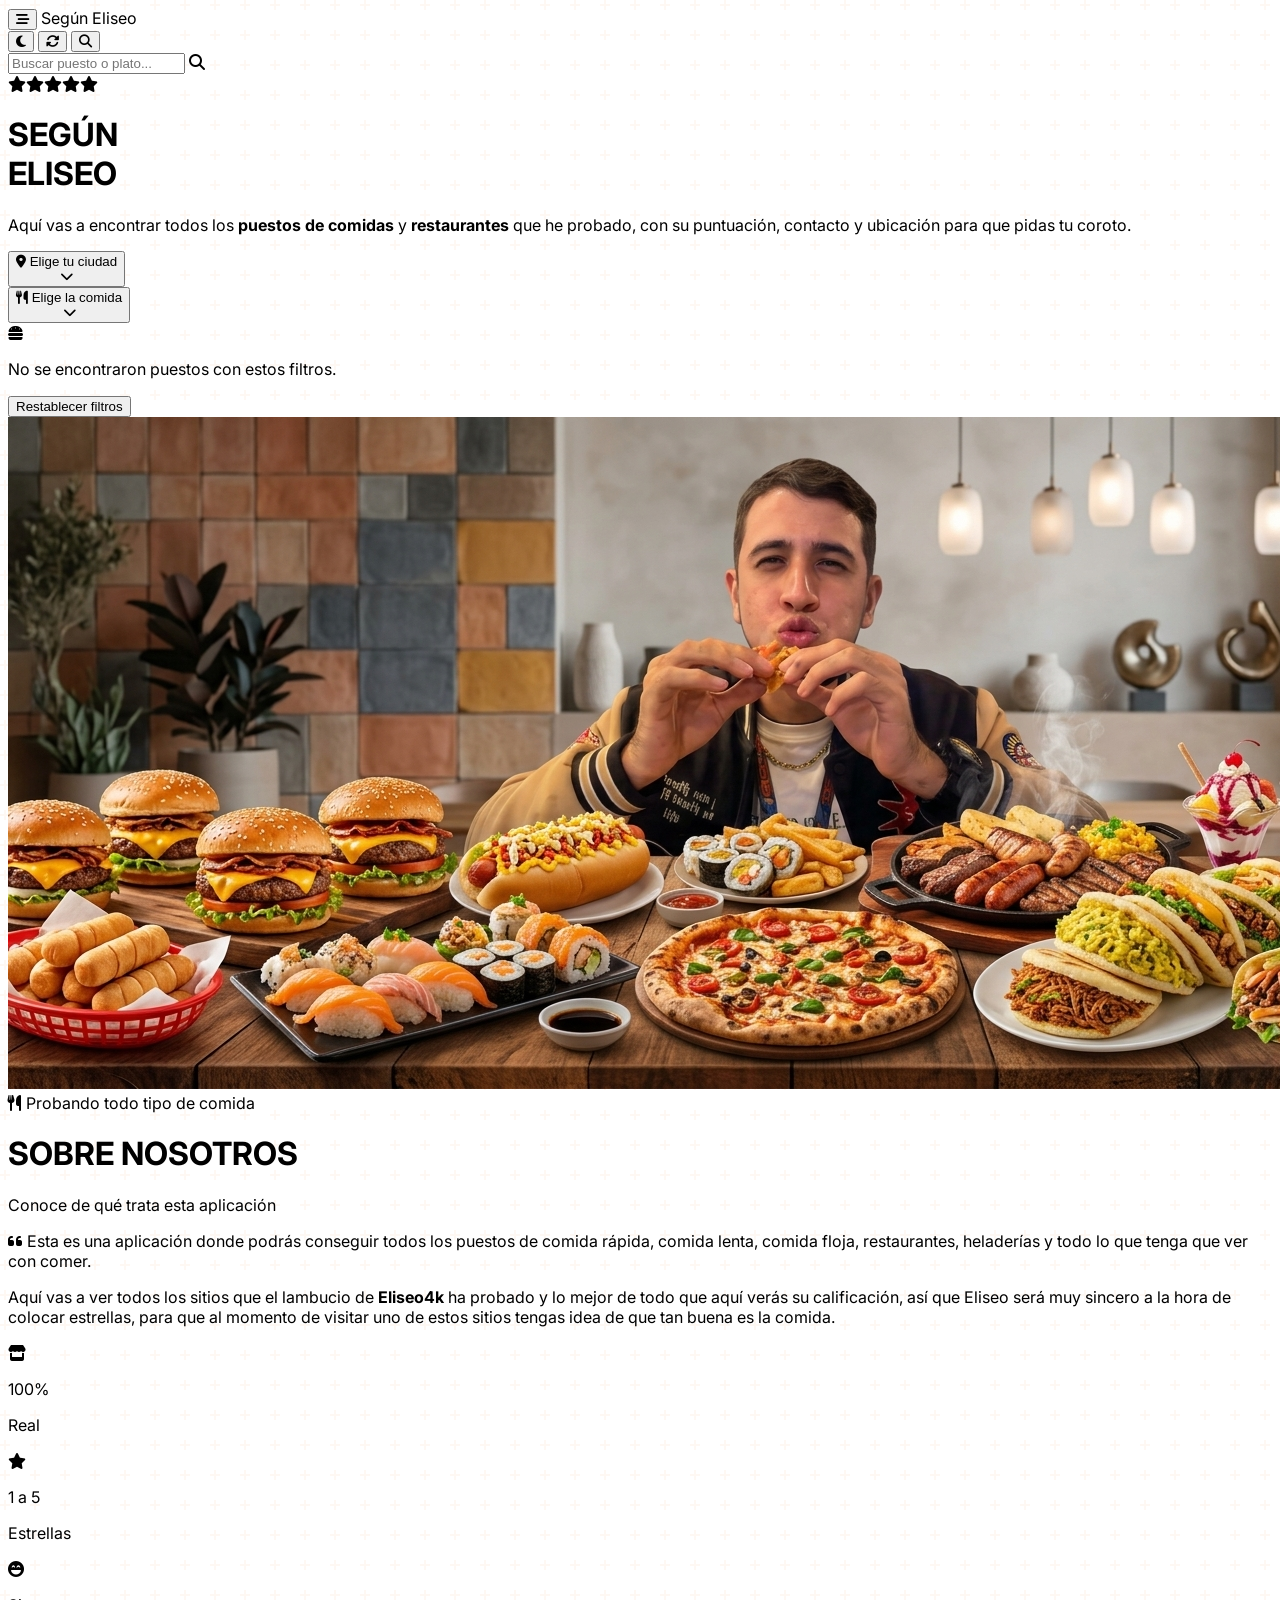
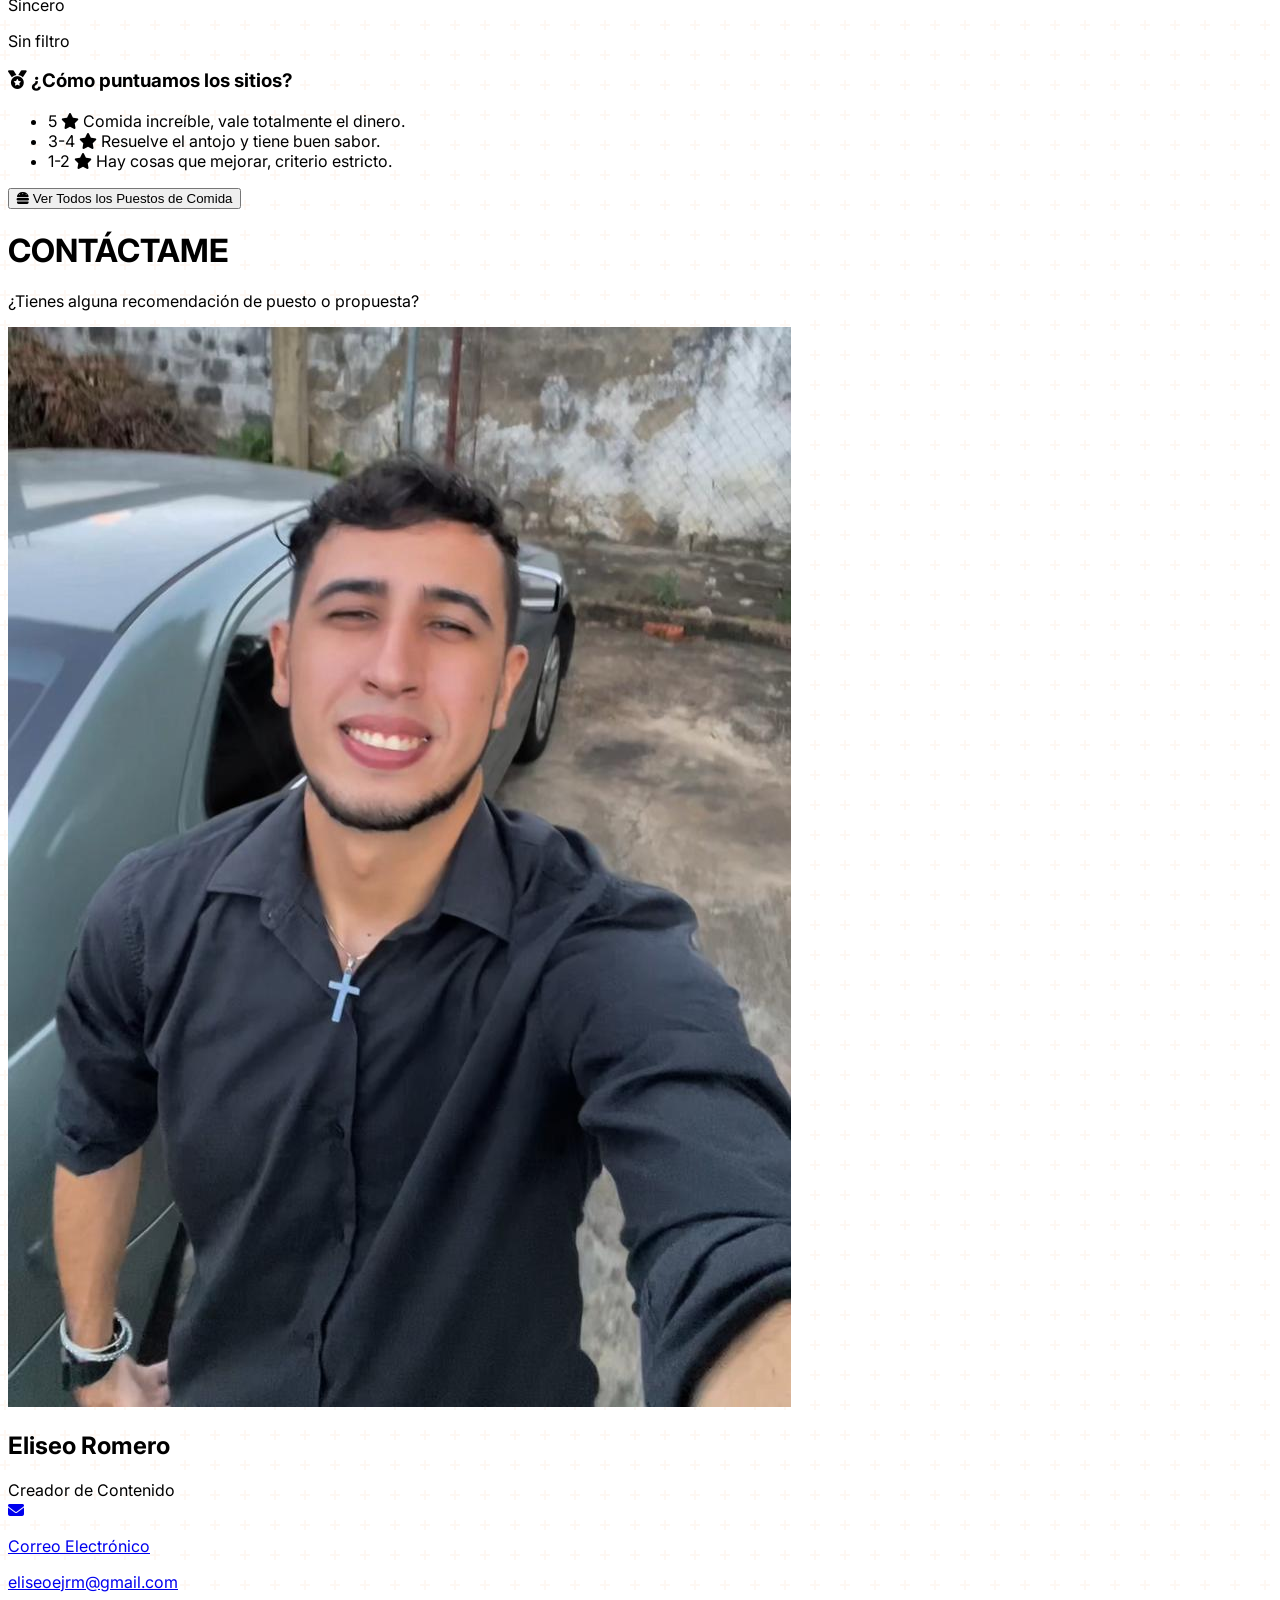
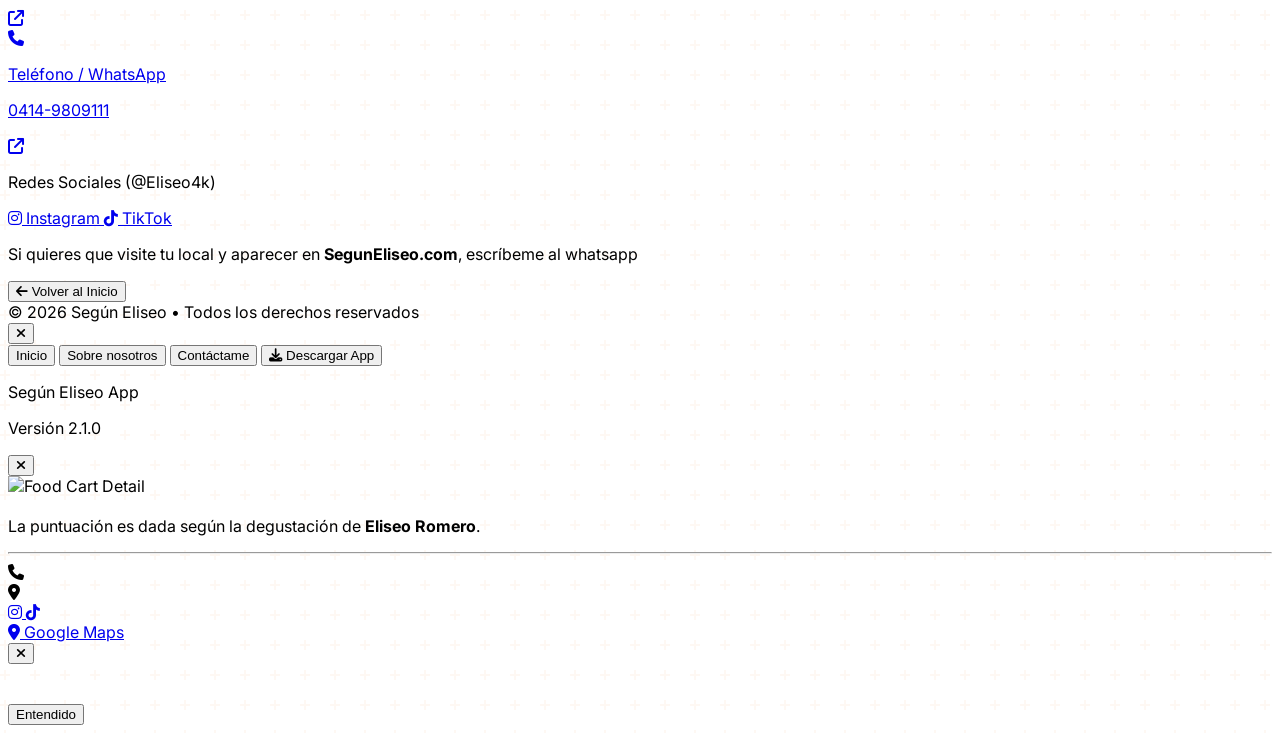
==== commit 7cf59f49: "Add files via upload" ====
--- a/index.html
+++ b/index.html
@@ -75,6 +75,11 @@
                     <i id="themeIcon" class="fa-solid fa-moon text-base"></i>
                 </button>
 
+                <!-- Botón de Refresh -->
+                <button id="refreshBtn" class="w-9 h-9 rounded-full border border-gray-200 dark:border-slate-700 flex items-center justify-center text-gray-600 dark:text-slate-300 hover:bg-orange-50 dark:hover:bg-slate-800 transition-colors" title="Actualizar contenido">
+                    <i id="refreshIcon" class="fa-solid fa-rotate text-sm"></i>
+                </button>
+                
                 <button id="openSearchBtn" class="w-9 h-9 rounded-full border border-gray-200 dark:border-slate-700 flex items-center justify-center text-gray-600 dark:text-slate-300 hover:bg-orange-50 dark:hover:bg-slate-800 transition-colors" aria-label="Buscar">
                     <i class="fa-solid fa-magnifying-glass text-sm"></i>
                 </button>
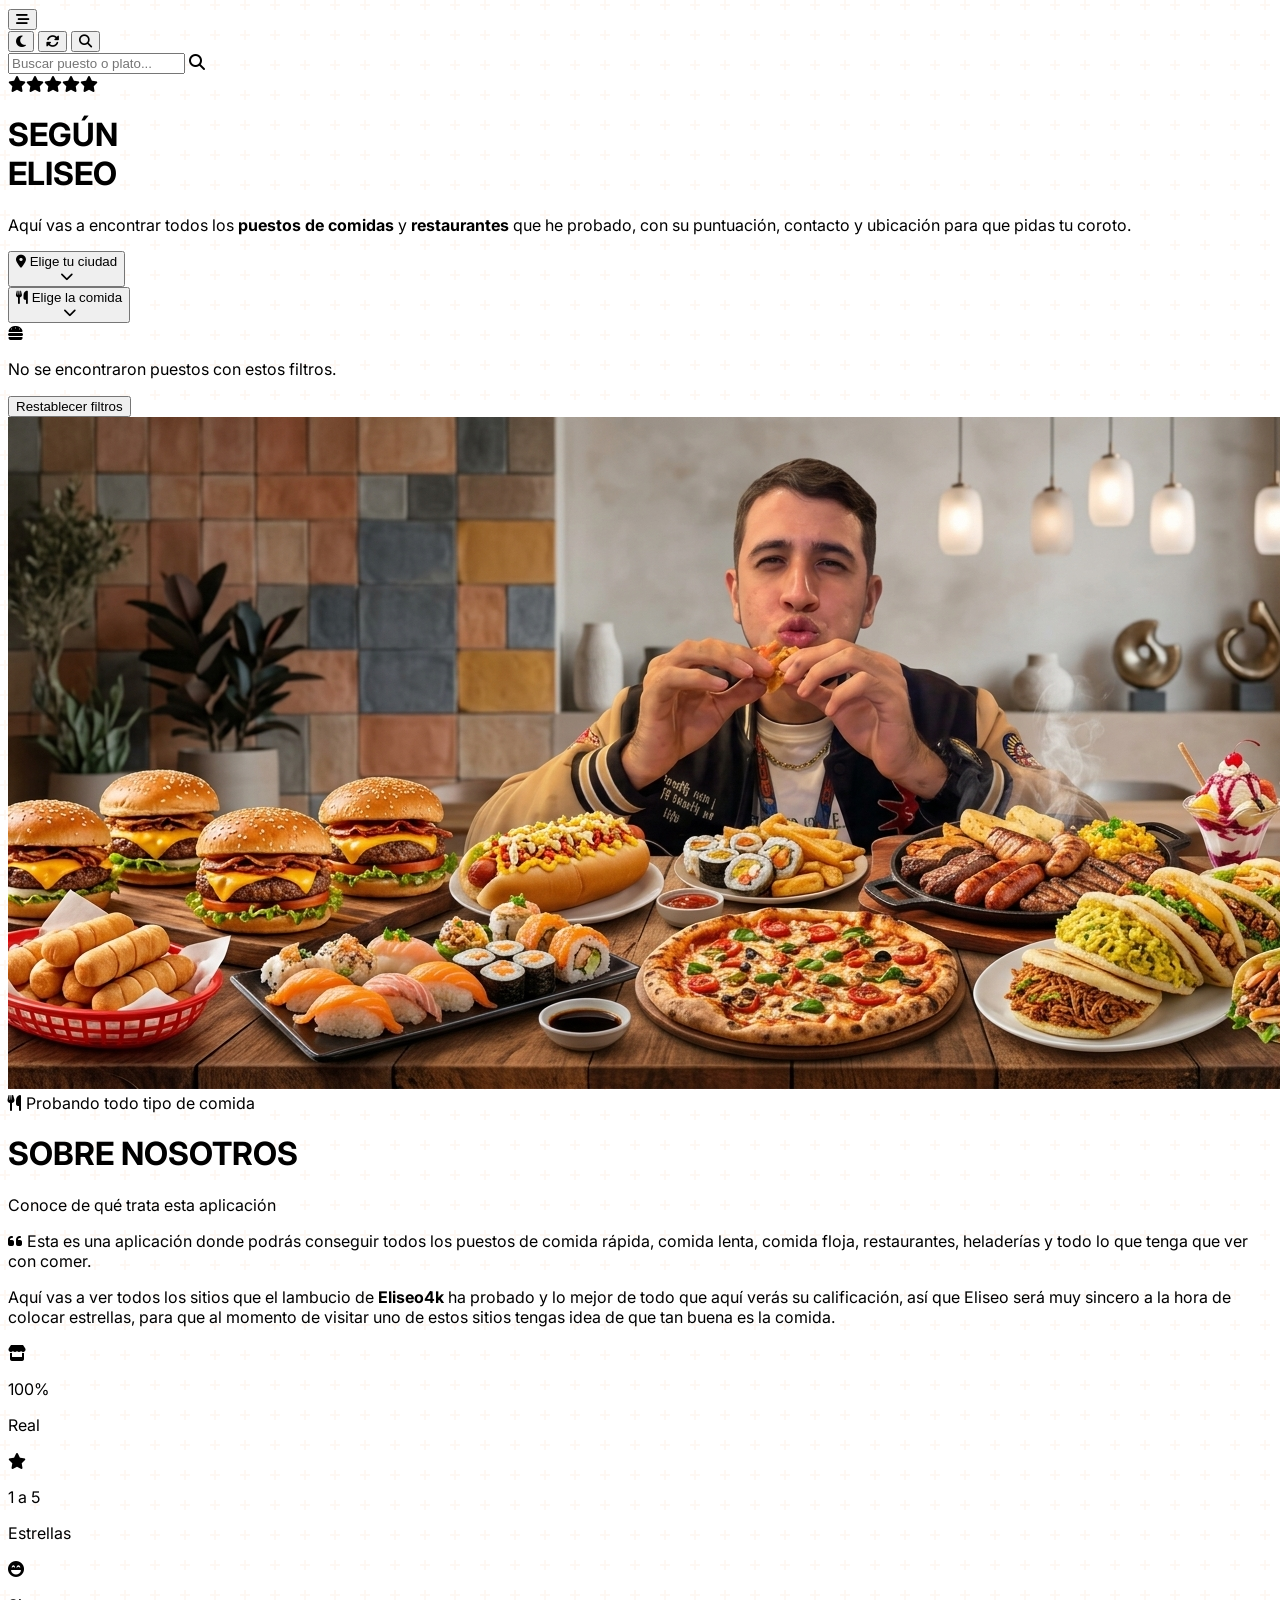
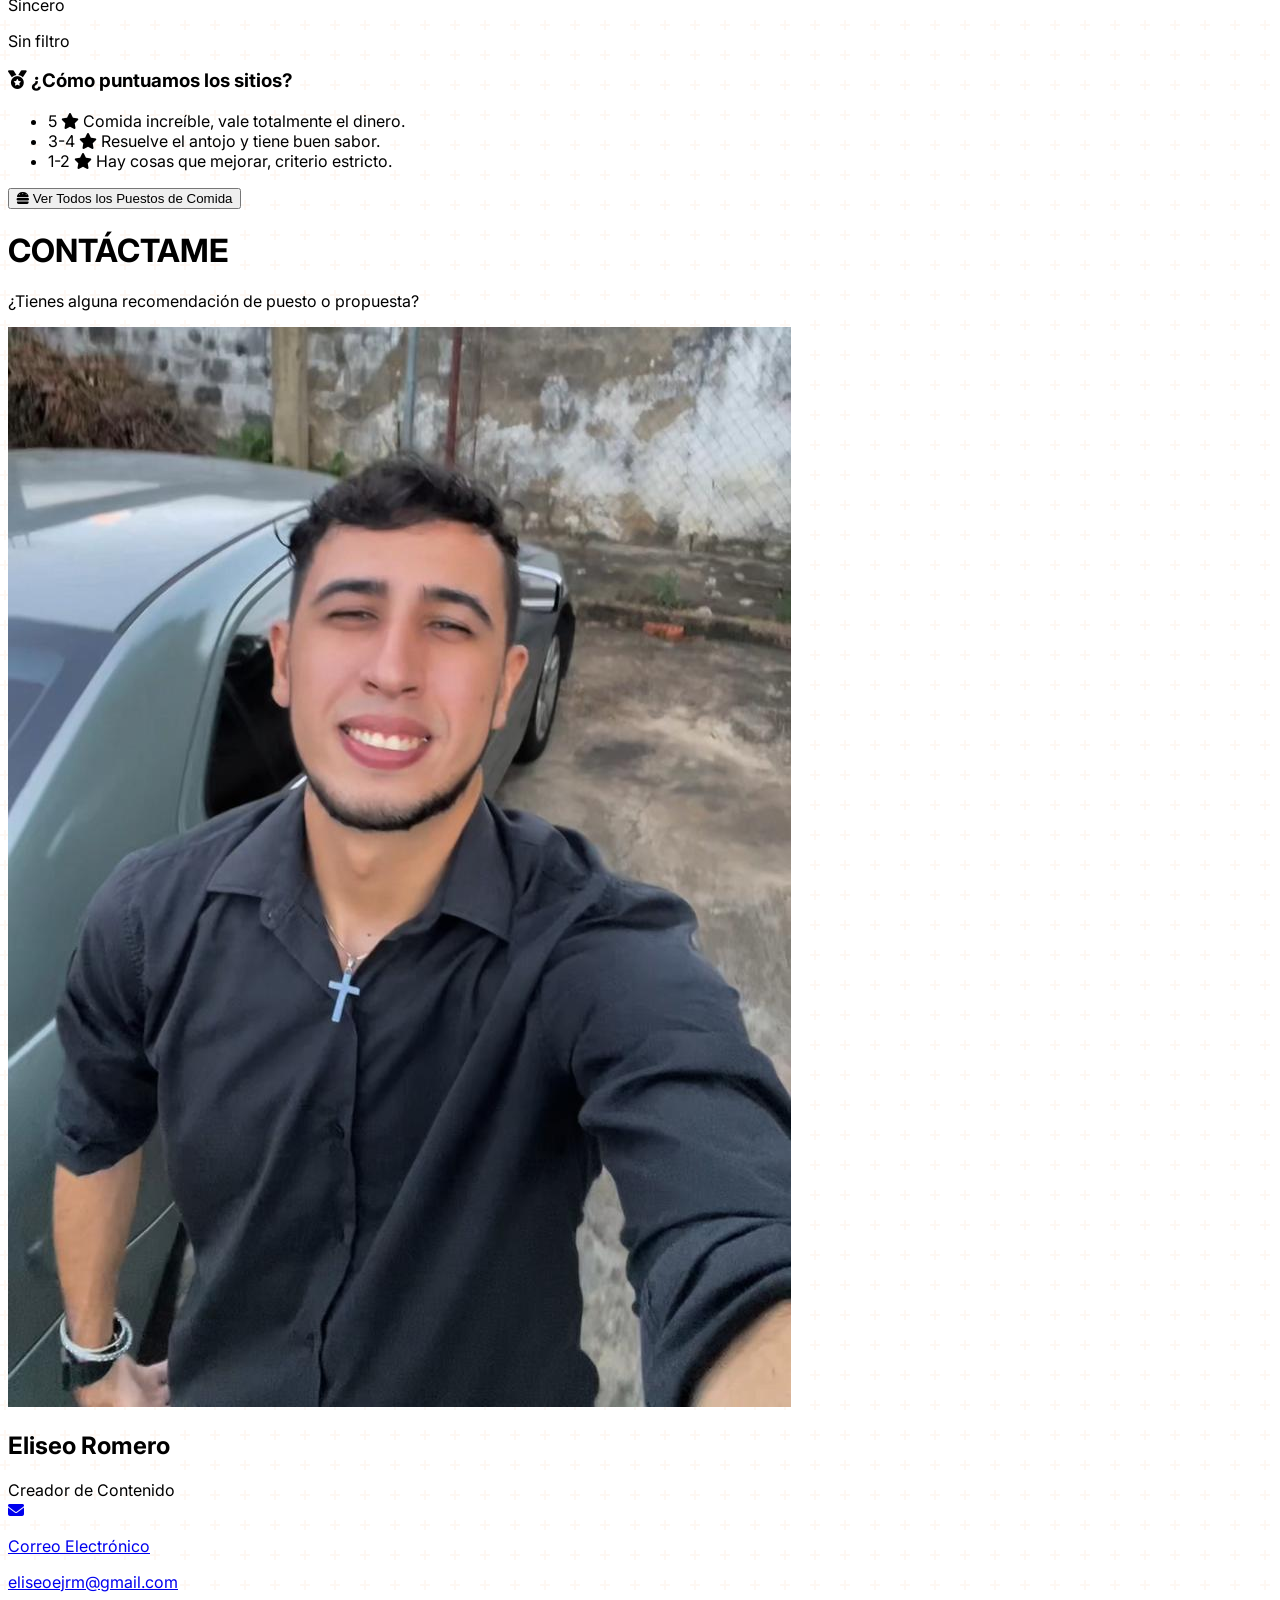
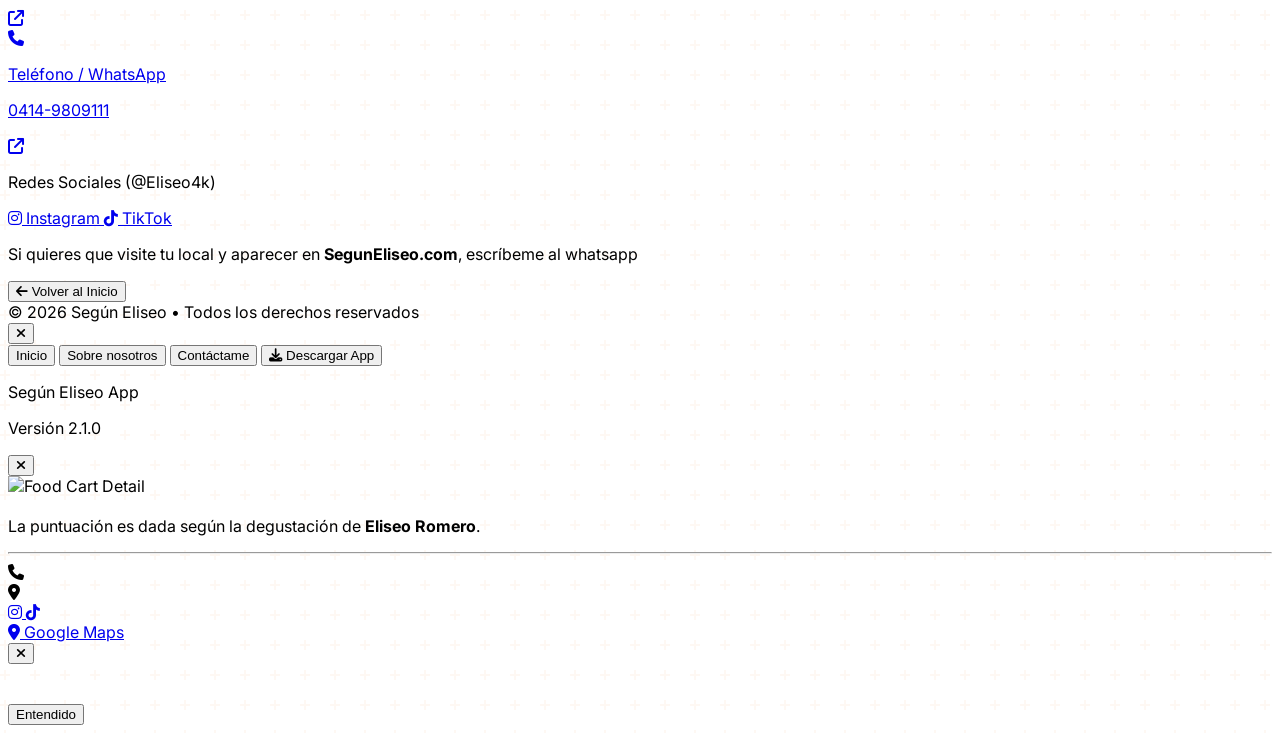
==== commit eaea5bce: "Update index.html" ====
--- a/index.html
+++ b/index.html
@@ -68,7 +68,7 @@
                 <i class="fa-solid fa-bars-staggered text-2xl text-orange-500"></i>
             </button>
             
-            <span id="headerTitle" class="text-xs font-medium text-gray-400 dark:text-slate-500 tracking-tight">Según Eliseo</span>
+            <span id="headerTitle" class="text-xs font-medium text-gray-400 dark:text-slate-500 tracking-tight">   </span>
             
             <div class="flex items-center gap-2">
                 <button id="themeToggleBtn" class="w-9 h-9 rounded-full border border-gray-200 dark:border-slate-700 flex items-center justify-center text-amber-500 dark:text-amber-400 hover:bg-orange-50 dark:hover:bg-slate-800 transition-colors" title="Cambiar Tema">
@@ -472,4 +472,4 @@
     <script src="data.js"></script>
     <script src="app.js"></script>
 </body>
-</html>+</html>
